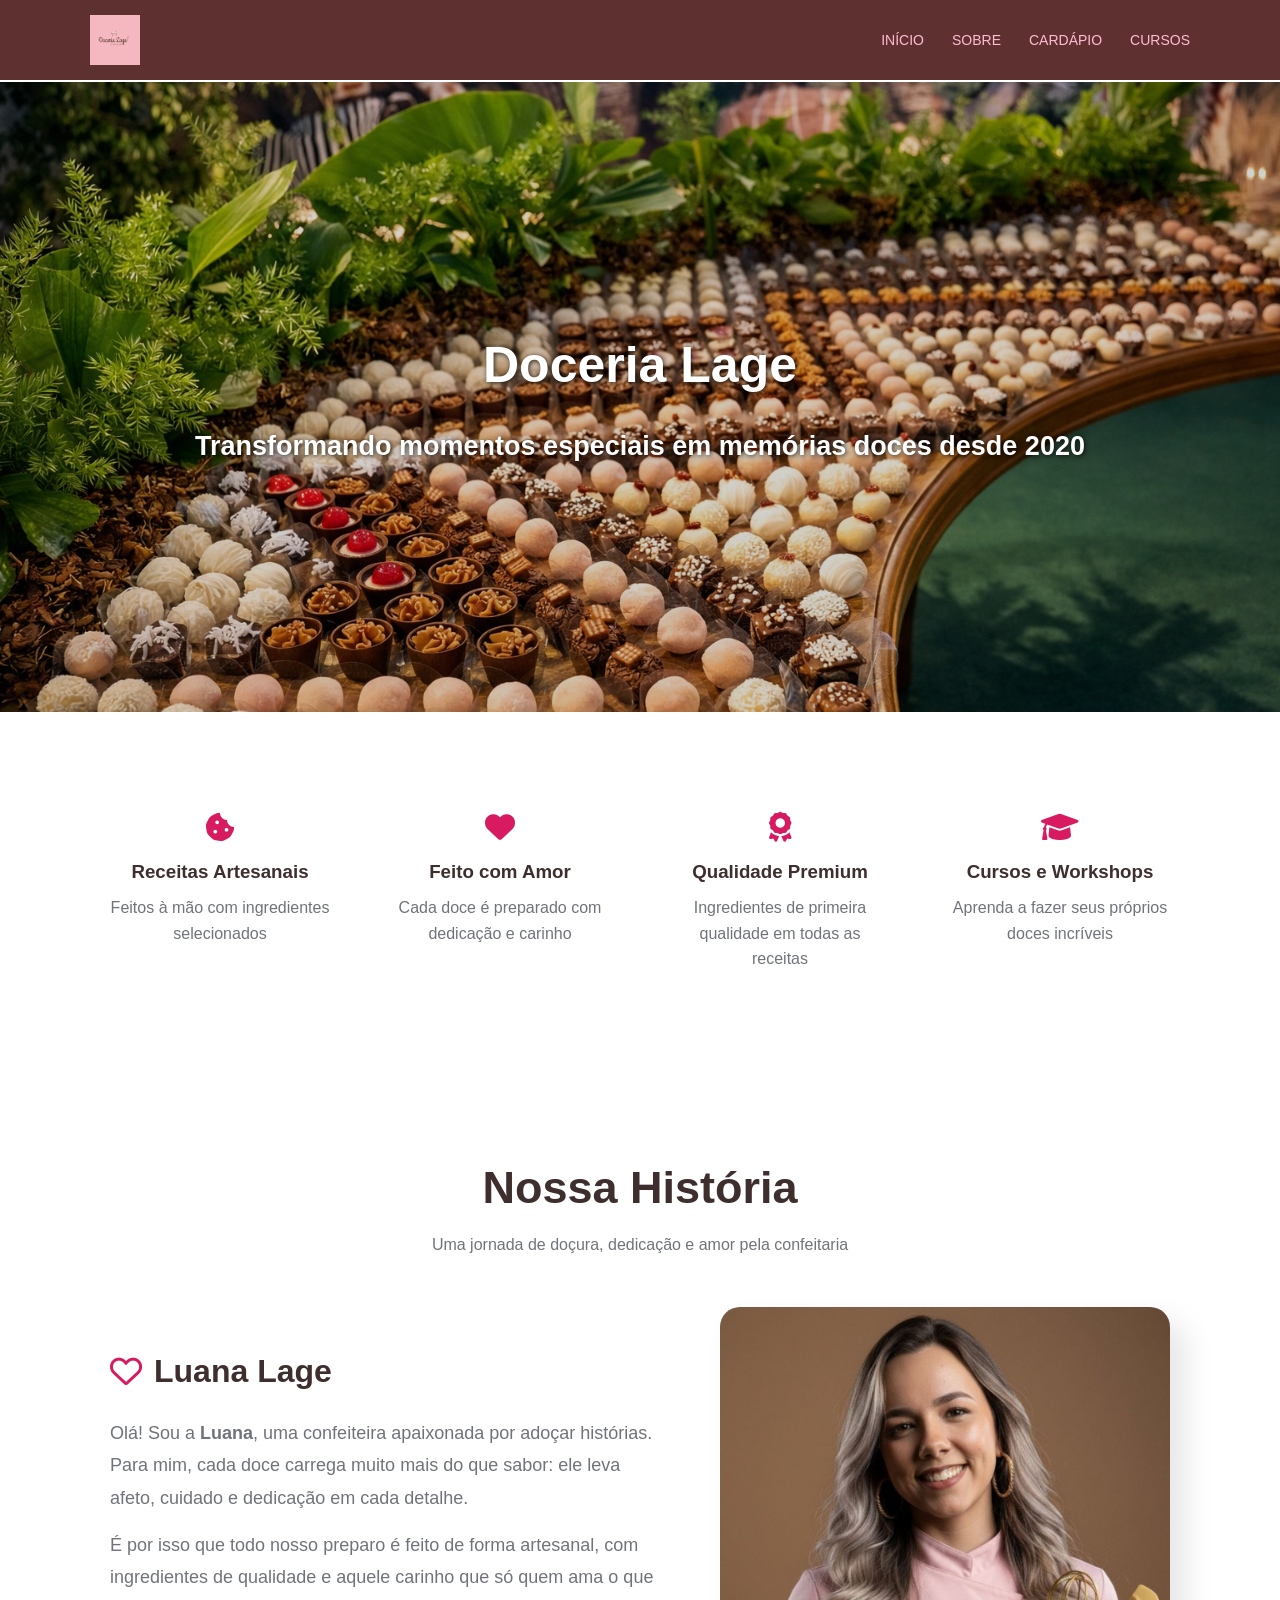
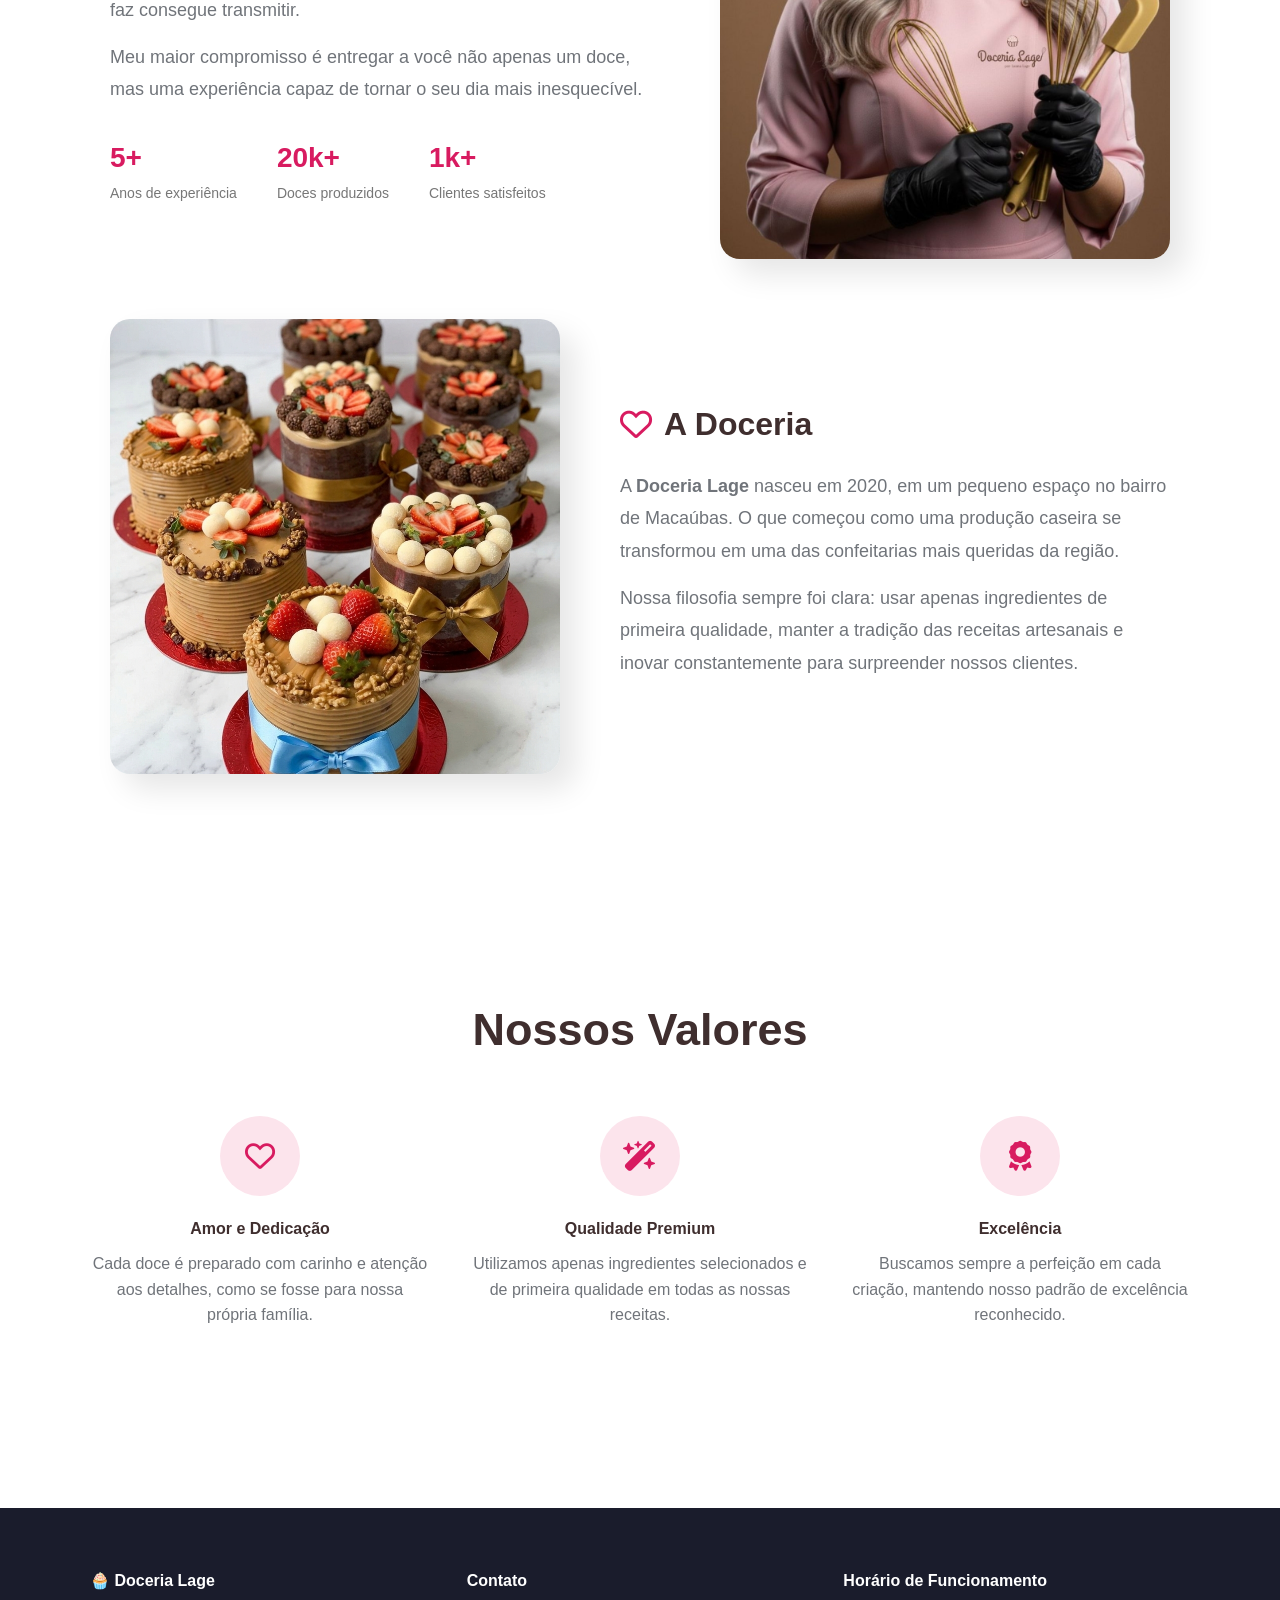
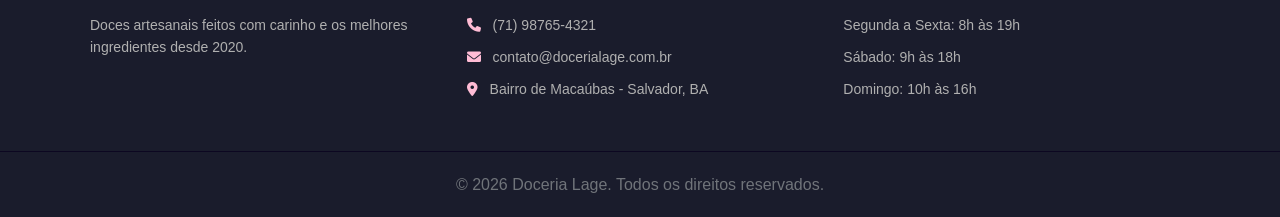
==== index.html @ 544ee273 "Versão limpa do projeto" ====
<!DOCTYPE html>
<html lang="pt-BR">
<head>
  <meta charset="UTF-8">
  <meta name="viewport" content="width=device-width, initial-scale=1.0">
  <title>Doceria Lage</title>

  <link rel="stylesheet" href="https://cdnjs.cloudflare.com/ajax/libs/font-awesome/6.0.0/css/all.min.css">
  <link rel="stylesheet" href="assets/css/styles.css">
</head>
<body id="topo">

  <header class="navbar-container">
    <nav class="container">
      <a href="#topo" class="logo-link">
        <img src="assets/img/logo.jpeg" alt="Logo da Doceria Lage" class="logo">
      </a>

      <ul class="navbar-items">
        <li><a href="#topo">Início</a></li>
        <li><a href="#historia">Sobre</a></li>
        <li><a href="#cardapio">Cardápio</a></li>
        <li><a href="#cursos">Cursos</a></li>
      </ul>
    </nav>
  </header>

  <main>
    <section class="main-banner">
      <div class="container">
        <h1>Doceria Lage</h1>
        <p>Transformando momentos especiais em memórias doces desde 2020</p>
      </div>
    </section>

    <section class="services-container" aria-label="Diferenciais da doceria">
      <div class="container">
        <ul class="services-list">
          <li>
            <i class="fa-solid fa-cookie-bite"></i>
            <h3>Receitas Artesanais</h3>
            <p>Feitos à mão com ingredientes selecionados</p>
          </li>
          <li>
            <i class="fa-solid fa-heart"></i>
            <h3>Feito com Amor</h3>
            <p>Cada doce é preparado com dedicação e carinho</p>
          </li>
          <li>
            <i class="fa-solid fa-award"></i>
            <h3>Qualidade Premium</h3>
            <p>Ingredientes de primeira qualidade em todas as receitas</p>
          </li>
          <li>
            <i class="fa-solid fa-graduation-cap"></i>
            <h3>Cursos e Workshops</h3>
            <p>Aprenda a fazer seus próprios doces incríveis</p>
          </li>
        </ul>
      </div>
    </section>

    <section id="historia" class="section">
      <div class="container">
        <div class="section-header">
          <h2>Nossa História</h2>
          <p>Uma jornada de doçura, dedicação e amor pela confeitaria</p>
        </div>

        <div class="texto-container">
          <div class="bloco-texto">
            <h3 class="nome-secao">
              <i class="fa-regular fa-heart icone-rosa"></i>
              Luana Lage
            </h3>

            <p>Olá! Sou a <strong>Luana</strong>, uma confeiteira apaixonada por adoçar histórias. Para mim, cada doce carrega muito mais do que sabor: ele leva afeto, cuidado e dedicação em cada detalhe.</p>

            <p>É por isso que todo nosso preparo é feito de forma artesanal, com ingredientes de qualidade e aquele carinho que só quem ama o que faz consegue transmitir.</p>

            <p>Meu maior compromisso é entregar a você não apenas um doce, mas uma experiência capaz de tornar o seu dia mais inesquecível.</p>

            <div class="estatisticas">
              <div class="estatistica-item">
                <span>5+</span>
                <p>Anos de experiência</p>
              </div>
              <div class="estatistica-item">
                <span>20k+</span>
                <p>Doces produzidos</p>
              </div>
              <div class="estatistica-item">
                <span>1k+</span>
                <p>Clientes satisfeitos</p>
              </div>
            </div>
          </div>

          <img src="assets/img/confeiteira.jpeg" alt="Luana Lage segurando utensílios de confeitaria" class="img-destaque">
        </div>

        <div class="texto-container reverso">
          <div class="bloco-texto">
            <h3 class="nome-secao">
              <i class="fa-regular fa-heart icone-rosa"></i>
              A Doceria
            </h3>

            <p>A <strong>Doceria Lage</strong> nasceu em 2020, em um pequeno espaço no bairro de Macaúbas. O que começou como uma produção caseira se transformou em uma das confeitarias mais queridas da região.</p>

            <p>Nossa filosofia sempre foi clara: usar apenas ingredientes de primeira qualidade, manter a tradição das receitas artesanais e inovar constantemente para surpreender nossos clientes.</p>
          </div>

          <img src="assets/img/produção-doceria-lage.png" alt="Produção de bolos artesanais da Doceria Lage" class="img-destaque">
        </div>
      </div>
    </section>

    <section id="valores" class="section">
      <div class="container">
        <div class="section-header">
          <h2>Nossos Valores</h2>
        </div>

        <div class="valores-grid">
          <div class="valor-item">
            <div class="icone-circulo">
              <i class="fa-regular fa-heart"></i>
            </div>
            <h4>Amor e Dedicação</h4>
            <p>Cada doce é preparado com carinho e atenção aos detalhes, como se fosse para nossa própria família.</p>
          </div>

          <div class="valor-item">
            <div class="icone-circulo">
              <i class="fa-solid fa-wand-magic-sparkles"></i>
            </div>
            <h4>Qualidade Premium</h4>
            <p>Utilizamos apenas ingredientes selecionados e de primeira qualidade em todas as nossas receitas.</p>
          </div>

          <div class="valor-item">
            <div class="icone-circulo">
              <i class="fa-solid fa-award"></i>
            </div>
            <h4>Excelência</h4>
            <p>Buscamos sempre a perfeição em cada criação, mantendo nosso padrão de excelência reconhecido.</p>
          </div>
        </div>
      </div>
    </section>
  </main>

  <footer class="rodape">
    <div class="container footer-container">
      <div class="footer-col">
        <h4>🧁 Doceria Lage</h4>
        <p>Doces artesanais feitos com carinho e os melhores ingredientes desde 2020.</p>
      </div>

      <div class="footer-col">
        <h4>Contato</h4>
        <address>
          <p><i class="fa-solid fa-phone"></i> (71) 98765-4321</p>
          <p><i class="fa-solid fa-envelope"></i> contato@docerialage.com.br</p>
          <p><i class="fa-solid fa-location-dot"></i> Bairro de Macaúbas - Salvador, BA</p>
        </address>
      </div>

      <div class="footer-col">
        <h4>Horário de Funcionamento</h4>
        <p>Segunda a Sexta: 8h às 19h</p>
        <p>Sábado: 9h às 18h</p>
        <p>Domingo: 10h às 16h</p>
      </div>
    </div>

    <div class="footer-bottom">
      <p>&copy; 2026 Doceria Lage. Todos os direitos reservados.</p>
    </div>
  </footer>

</body>
</html>
---- assets/css/styles.css ----
/* =========================================================
   RESET E CONFIGURAÇÕES GERAIS
========================================================= */
* {
  margin: 0;
  padding: 0;
  box-sizing: border-box;
}

:root {
  --rosa-principal: #d81b60;
  --rosa-claro: #ffbcd5;
  --rosa-suave: #fce4ec;
  --marrom-principal: #5e3030;
  --titulo: #3f2e2e;
  --texto: #70747a;
  --branco: #ffffff;
  --escuro-rodape: #1a1c2c;
  --borda-rodape: #0c0721;
  --sombra: 15px 15px 30px rgba(0, 0, 0, 0.1);
}

html {
  scroll-behavior: smooth;
}

body {
  font-family: "Segoe UI", Roboto, Helvetica, Arial, sans-serif;
  line-height: 1.6;
  background-color: var(--branco);
}

img {
  display: block;
  max-width: 100%;
}

h1,
h2,
h3,
h4 {
  color: var(--titulo);
}

p {
  color: var(--texto);
}

a {
  text-decoration: none;
}

ul {
  list-style: none;
}

/* =========================================================
   CLASSES UTILITÁRIAS
========================================================= */
.container {
  width: min(1100px, 90%);
  margin: 0 auto;
}

.section {
  padding: 80px 0;
}

.section-header {
  text-align: center;
  margin-bottom: 50px;
}

.section-header h2 {
  font-size: 45px;
  margin-bottom: 8px;
}

/* =========================================================
   HEADER / NAVBAR
========================================================= */
.navbar-container {
  width: 100%;
  min-height: 80px;
  background-color: var(--marrom-principal);
  border-bottom: 2px solid var(--branco);
}

.navbar-container nav {
  display: flex;
  align-items: center;
  justify-content: space-between;
  gap: 20px;
  min-height: 80px;
}

.logo {
  width: 50px;
}

.navbar-items {
  display: flex;
  align-items: center;
  gap: 28px;
  flex-wrap: wrap;
}

.navbar-items a {
  font-size: 14px;
  color: var(--rosa-claro);
  text-transform: uppercase;
  transition: color 0.3s ease;
}

.navbar-items a:hover {
  color: var(--rosa-principal);
}

/* =========================================================
   BANNER
========================================================= */
.main-banner {
  min-height: 70vh;
  display: flex;
  align-items: center;
  justify-content: center;
  text-align: center;
  padding: 60px 0;
  background-image: url("../img/mainbanner.png");
  background-size: cover;
  background-position: center;
}

.main-banner h1,
.main-banner p {
  color: var(--branco);
  font-weight: bold;
  text-shadow: 1px 1px 5px rgba(0, 0, 0, 0.8);
}

.main-banner h1 {
  font-size: 50px;
  margin-bottom: 20px;
}

.main-banner p {
  font-size: 27px;
}

/* =========================================================
   SERVIÇOS
========================================================= */
.services-container {
  padding: 80px 0;
}

.services-list {
  display: flex;
  gap: 20px;
}

.services-list li {
  flex: 1;
  text-align: center;
  padding: 20px;
}

.services-list i {
  font-size: 30px;
  margin-bottom: 15px;
  color: var(--rosa-principal);
}

.services-list h3 {
  margin-bottom: 8px;
}

/* =========================================================
   HISTÓRIA
========================================================= */
.texto-container {
  display: flex;
  align-items: center;
  justify-content: center;
  gap: 60px;
  margin-bottom: 60px;
}

.texto-container.reverso {
  flex-direction: row-reverse;
}

.bloco-texto {
  flex: 1;
  min-width: 300px;
  max-width: 550px;
}

.nome-secao {
  font-size: 32px;
  font-weight: bold;
  display: flex;
  align-items: center;
  gap: 12px;
  margin-bottom: 20px;
}

.icone-rosa {
  color: var(--rosa-principal);
  font-size: 32px;
}

.bloco-texto p {
  margin-bottom: 15px;
  font-size: 18px;
  line-height: 1.8;
}

.estatisticas {
  display: flex;
  gap: 40px;
  margin-top: 30px;
  flex-wrap: wrap;
}

.estatistica-item span {
  display: block;
  font-size: 28px;
  font-weight: bold;
  color: var(--rosa-principal);
}

.estatistica-item p {
  font-size: 14px;
  color: #777;
}

.img-destaque {
  width: 100%;
  max-width: 450px;
  border-radius: 20px;
  box-shadow: var(--sombra);
}

/* =========================================================
   VALORES
========================================================= */
.valores-grid {
  display: flex;
  justify-content: center;
  gap: 40px;
  flex-wrap: wrap;
}

.valor-item {
  flex: 1 1 280px;
  text-align: center;
}

.icone-circulo {
  width: 80px;
  height: 80px;
  margin: 0 auto 20px;
  border-radius: 50%;
  display: flex;
  align-items: center;
  justify-content: center;
  background-color: var(--rosa-suave);
  color: var(--rosa-principal);
}

.icone-circulo i {
  font-size: 30px;
}

.valor-item h4 {
  margin-bottom: 10px;
}

/* =========================================================
   RODAPÉ
========================================================= */
.rodape {
  margin-top: 100px;
  padding: 60px 0 20px;
  background-color: var(--escuro-rodape);
  color: var(--branco);
}

.footer-container {
  display: flex;
  justify-content: space-between;
  gap: 30px;
  flex-wrap: wrap;
}

.footer-col {
  flex: 1 1 250px;
}

.footer-col h4 {
  margin-bottom: 20px;
  color: var(--branco);
}

.footer-col p,
.footer-col address p {
  font-size: 14px;
  color: #b0b0b0;
  margin-bottom: 10px;
}

.footer-col i {
  color: var(--rosa-claro);
  margin-right: 8px;
}

.footer-col address {
  font-style: normal;
}

.footer-bottom {
  text-align: center;
  border-top: 1px solid var(--borda-rodape);
  margin-top: 40px;
  padding-top: 20px;
  color: #777;
}

/* =========================================================
   RESPONSIVIDADE
========================================================= */
@media (max-width: 768px) {
  .navbar-container nav {
    flex-direction: column;
    justify-content: center;
    padding: 15px 0;
  }

  .navbar-items {
    justify-content: center;
    gap: 16px;
  }

  .main-banner {
    min-height: 55vh;
    padding: 80px 0;
  }

  .main-banner h1 {
    font-size: 32px;
  }

  .main-banner p {
    font-size: 18px;
  }

  .section {
    padding: 60px 0;
  }

  .section-header h2 {
    font-size: 32px;
  }

  .services-list {
    flex-direction: column;
  }

  .texto-container,
  .texto-container.reverso {
    flex-direction: column;
    text-align: center;
  }

  .nome-secao,
  .estatisticas {
    justify-content: center;
  }

  .estatisticas {
    gap: 20px;
  }

  .valores-grid {
    gap: 30px;
  }

  .footer-container {
    text-align: center;
  }
}
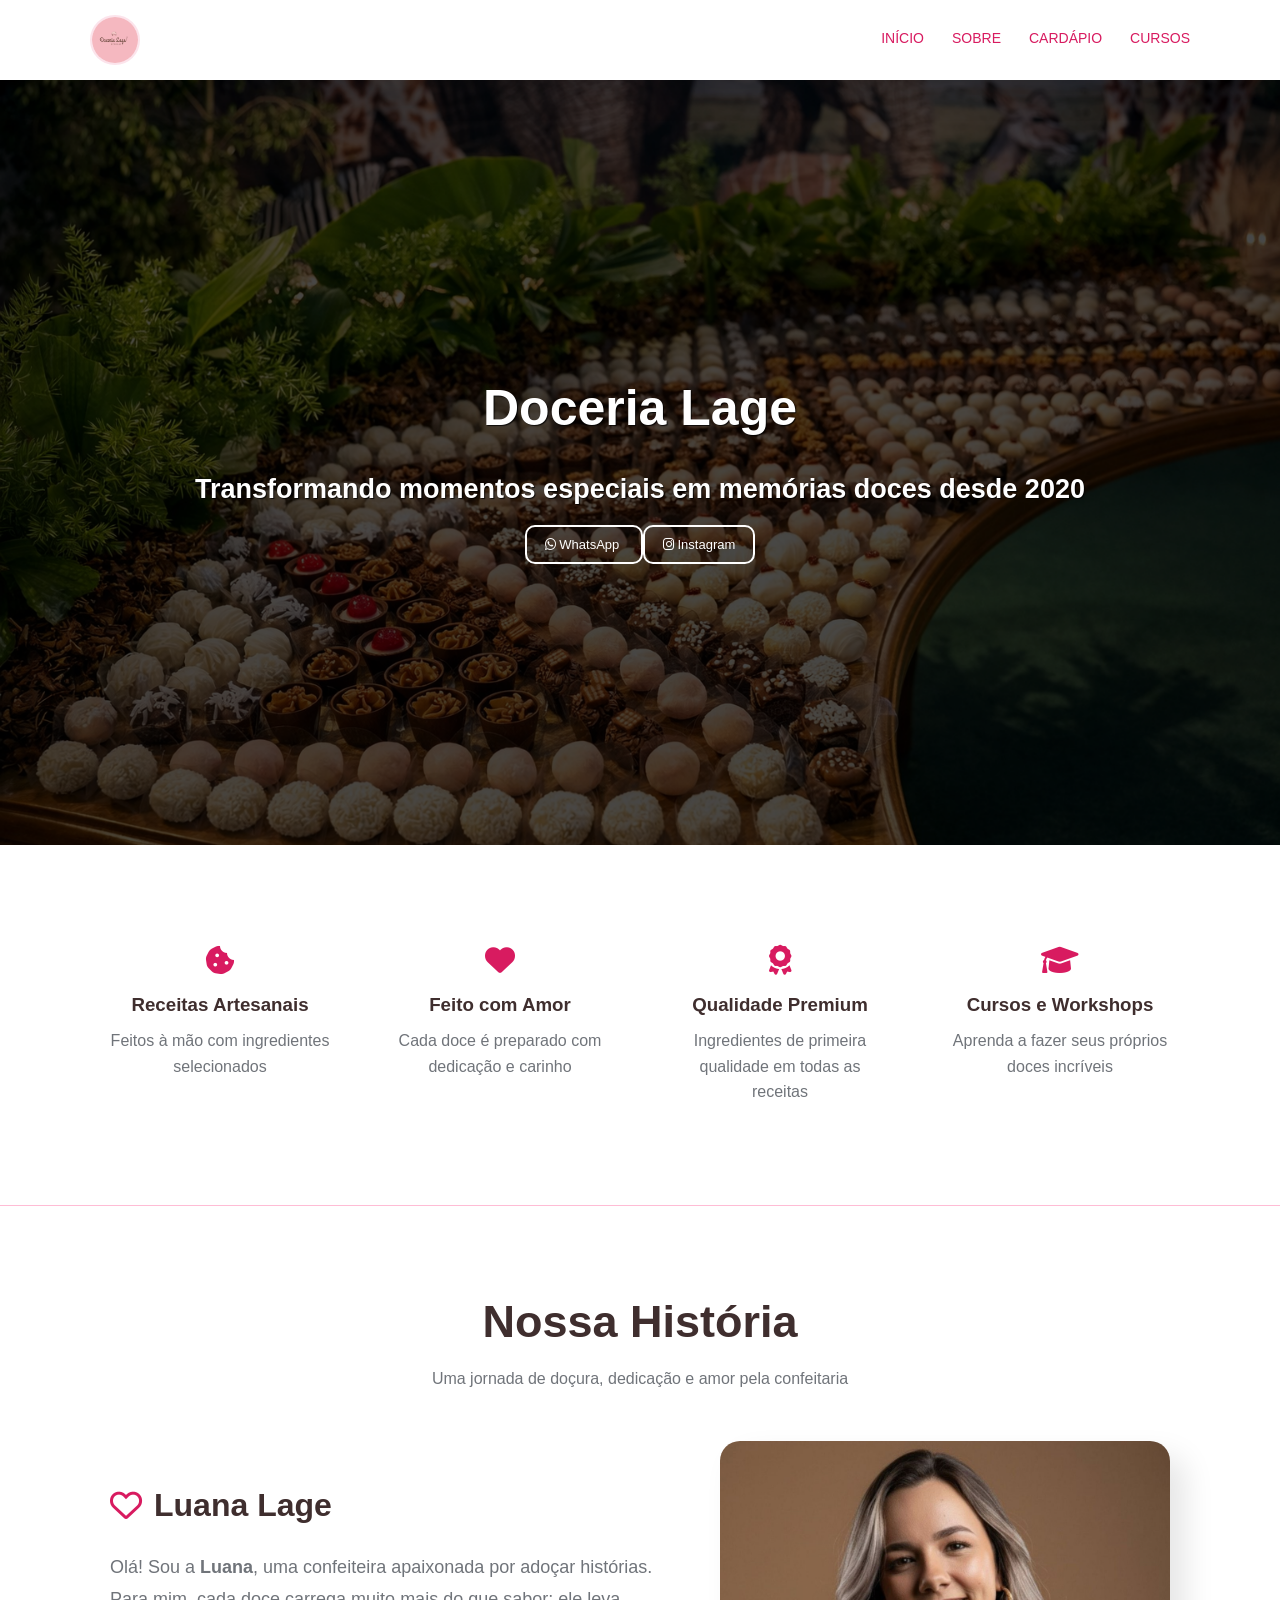
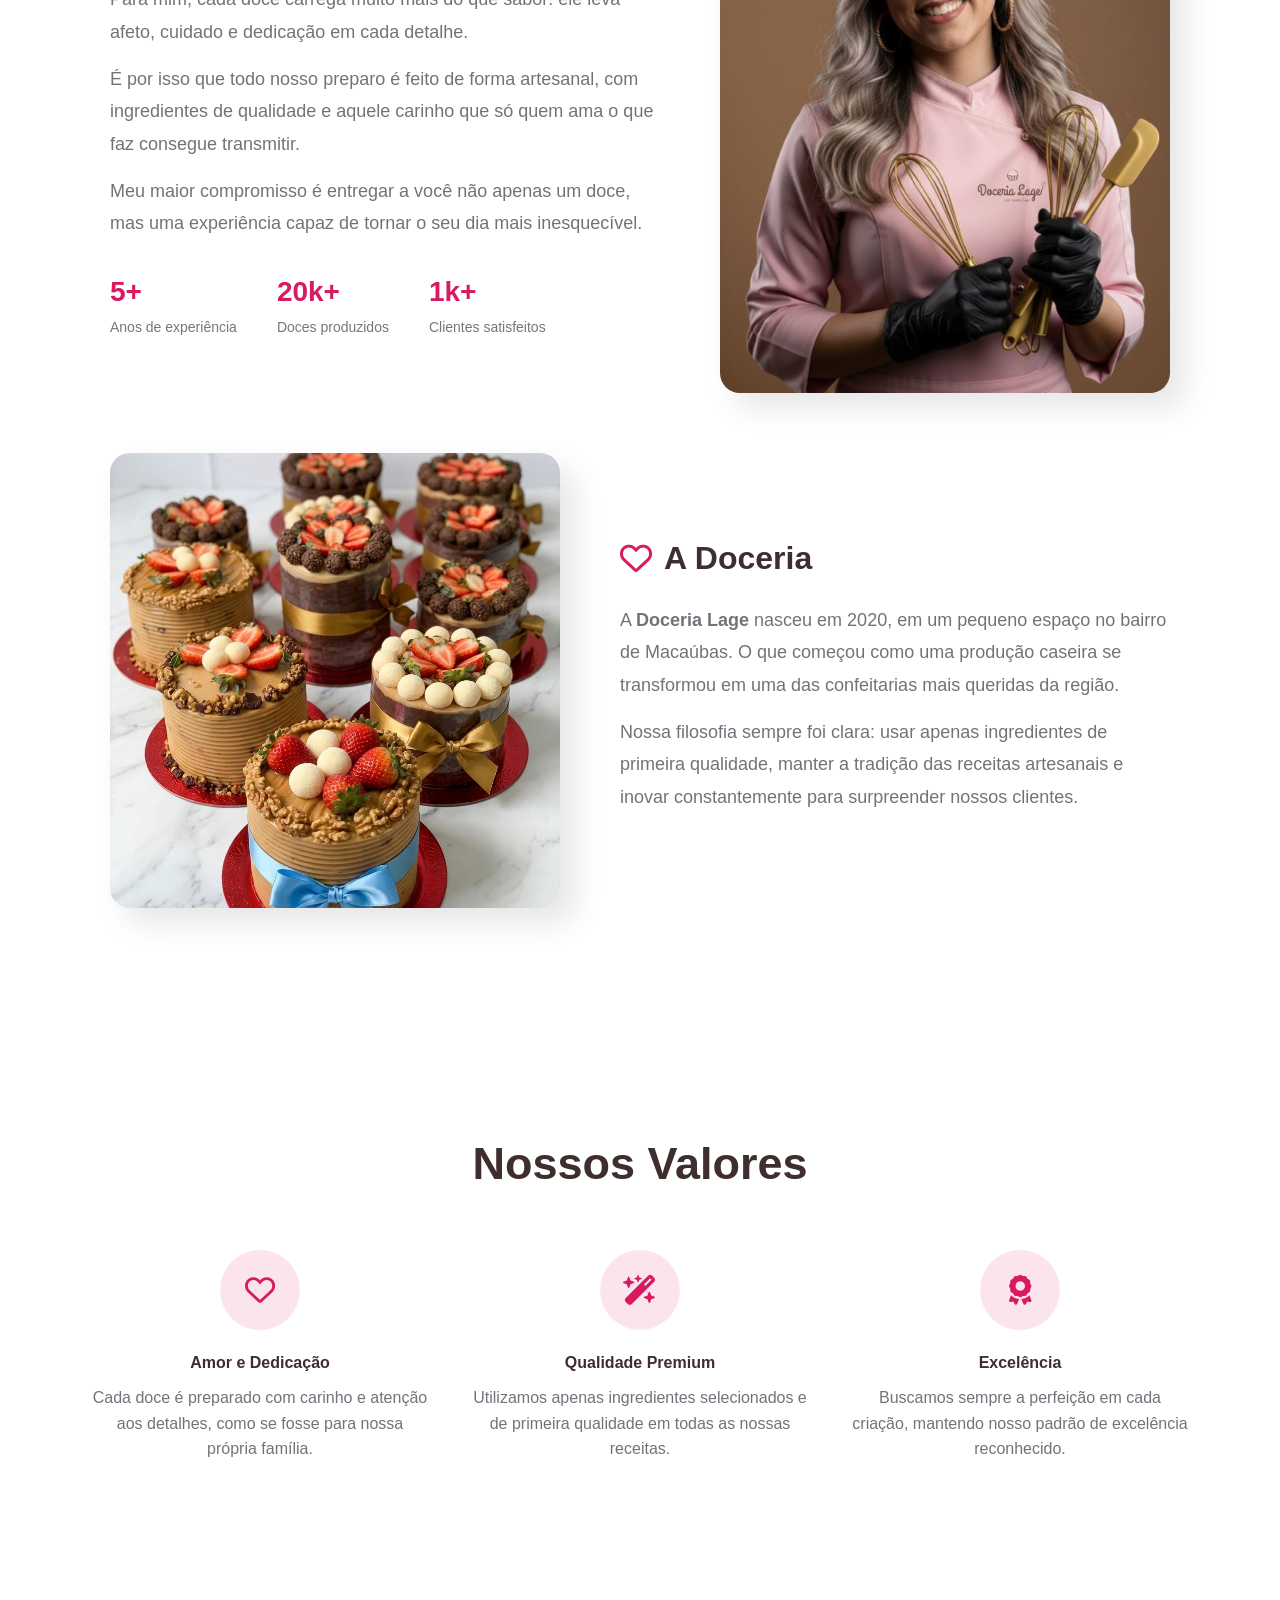
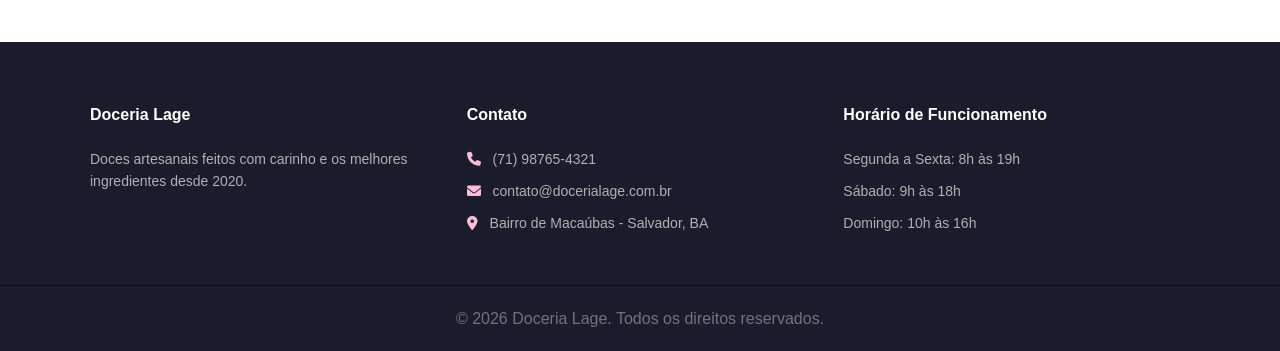
==== commit 323c9ea9: "Adição da página de cardápio, imagens e melhorias no layout" ====
--- a/index.html
+++ b/index.html
@@ -10,16 +10,27 @@
 </head>
 <body id="topo">
 
+  <script>
+  function toggleMenu() {
+    const menu = document.querySelector(".navbar-items");
+    menu.classList.toggle("active");
+  }
+  </script>
+
   <header class="navbar-container">
     <nav class="container">
       <a href="#topo" class="logo-link">
         <img src="assets/img/logo.jpeg" alt="Logo da Doceria Lage" class="logo">
       </a>
 
+      <button class="menu-toggle" onclick="toggleMenu()">
+      ☰
+      </button>
+
       <ul class="navbar-items">
-        <li><a href="#topo">Início</a></li>
+        <li><a href="index.html">Início</a></li>
         <li><a href="#historia">Sobre</a></li>
-        <li><a href="#cardapio">Cardápio</a></li>
+        <li><a href="cardapio.html">Cardápio</a></li>
         <li><a href="#cursos">Cursos</a></li>
       </ul>
     </nav>
@@ -30,6 +41,16 @@
       <div class="container">
         <h1>Doceria Lage</h1>
         <p>Transformando momentos especiais em memórias doces desde 2020</p>
+
+        <div class="banner-buttons">
+          <a href="https://wa.me/5571998765432" target="_blank" class="btn whatsapp">
+          <i class="fab fa-whatsapp"></i> WhatsApp
+          </a>
+
+          <a href="https://instagram.com/doceria_lage" target="_blank" class="btn instagram">
+          <i class="fab fa-instagram"></i> Instagram
+          </a>
+        </div>
       </div>
     </section>
 
@@ -154,7 +175,7 @@
   <footer class="rodape">
     <div class="container footer-container">
       <div class="footer-col">
-        <h4>🧁 Doceria Lage</h4>
+        <h4>Doceria Lage</h4>
         <p>Doces artesanais feitos com carinho e os melhores ingredientes desde 2020.</p>
       </div>
 
@@ -179,6 +200,5 @@
       <p>&copy; 2026 Doceria Lage. Todos os direitos reservados.</p>
     </div>
   </footer>
-
 </body>
 </html>
--- a/assets/css/styles.css
+++ b/assets/css/styles.css
@@ -11,7 +11,7 @@
   --rosa-principal: #d81b60;
   --rosa-claro: #ffbcd5;
   --rosa-suave: #fce4ec;
-  --marrom-principal: #5e3030;
+  --marrom-principal: #432626;
   --titulo: #3f2e2e;
   --texto: #70747a;
   --branco: #ffffff;
@@ -28,6 +28,7 @@
   font-family: "Segoe UI", Roboto, Helvetica, Arial, sans-serif;
   line-height: 1.6;
   background-color: var(--branco);
+  padding-top: 80px;
 }
 
 img {
@@ -64,6 +65,7 @@
 
 .section {
   padding: 80px 0;
+  position: relative;
 }
 
 .section-header {
@@ -82,8 +84,13 @@
 .navbar-container {
   width: 100%;
   min-height: 80px;
-  background-color: var(--marrom-principal);
-  border-bottom: 2px solid var(--branco);
+  background-color: var(--branco);
+  box-shadow: var(--sombra);
+  position: fixed;
+  top: 0;
+  left: 0;
+  z-index: 1000;
+  transition: all 0.3s ease;
 }
 
 .navbar-container nav {
@@ -96,6 +103,8 @@
 
 .logo {
   width: 50px;
+  border-radius: 50%;
+  border: 2px solid var(--rosa-suave);
 }
 
 .navbar-items {
@@ -106,21 +115,35 @@
 }
 
 .navbar-items a {
+  position: relative;
+  display: inline-block;
   font-size: 14px;
-  color: var(--rosa-claro);
+  color: var(--rosa-principal);
   text-transform: uppercase;
+  padding-bottom: 5px;
   transition: color 0.3s ease;
 }
 
-.navbar-items a:hover {
-  color: var(--rosa-principal);
+.navbar-items a::after {
+  content: "";
+  position: absolute;
+  left: 0;
+  bottom: 0;
+  width: 0%;
+  height: 2px;
+  background-color: var(--rosa-principal);
+  transition: width 0.3s ease;
+}
+
+.navbar-items a:hover::after {
+  width: 100%;
 }
 
 /* =========================================================
    BANNER
 ========================================================= */
 .main-banner {
-  min-height: 70vh;
+  min-height: 85vh;
   display: flex;
   align-items: center;
   justify-content: center;
@@ -135,7 +158,7 @@
 .main-banner p {
   color: var(--branco);
   font-weight: bold;
-  text-shadow: 1px 1px 5px rgba(0, 0, 0, 0.8);
+  text-shadow: 1px 1px 1px rgba(0, 0, 0, 0.8);
 }
 
 .main-banner h1 {
@@ -145,6 +168,7 @@
 
 .main-banner p {
   font-size: 27px;
+  margin-bottom: 20px;
 }
 
 /* =========================================================
@@ -152,6 +176,7 @@
 ========================================================= */
 .services-container {
   padding: 80px 0;
+  border-bottom: var(--rosa-claro) solid 1px;
 }
 
 .services-list {
@@ -240,6 +265,11 @@
   max-width: 450px;
   border-radius: 20px;
   box-shadow: var(--sombra);
+}
+
+.img-destaque:hover {
+  transform: translateY(-6px);
+  transition: transform 0.3s ease;
 }
 
 /* =========================================================
@@ -389,4 +419,243 @@
   .footer-container {
     text-align: center;
   }
+}
+
+/* =========================================================
+   PÁGINA CARDÁPIO
+========================================================= */
+
+.pagina-cardapio {
+  background-color: #fffafc;
+}
+
+.cardapio-filtros {
+  display: flex;
+  justify-content: center;
+  gap: 14px;
+  flex-wrap: wrap;
+  margin-bottom: 50px;
+}
+
+.filtro-tag {
+  display: inline-block;
+  padding: 10px 18px;
+  border-radius: 999px;
+  background-color: var(--rosa-suave);
+  color: var(--marrom-principal);
+  font-size: 14px;
+  font-weight: 600;
+}
+
+.cardapio-grid {
+  display: grid;
+  grid-template-columns: repeat(3, minmax(0, 1fr));
+  gap: 20px;
+}
+
+.cardapio-item {
+  position: relative;
+  overflow: hidden;
+  border-radius: 20px;
+  background-color: var(--branco);
+  box-shadow: var(--sombra);
+  transition: transform 0.3s ease, box-shadow 0.3s ease;
+}
+
+.cardapio-item:hover {
+  transform: translateY(-6px);
+  box-shadow: 0 20px 35px rgba(0, 0, 0, 0.12);
+}
+
+.cardapio-item img {
+  width: 100%;
+  height: 300px; 
+  object-fit: cover;
+}
+
+.item-info {
+  padding: 15px; 
+}
+
+.item-info span {
+  display: inline-block;
+  font-size: 12px;
+  font-weight: 700;
+  text-transform: uppercase;
+  color: var(--rosa-principal);
+  margin-bottom: 5px;
+  letter-spacing: 1px;
+}
+
+.item-info h3 {
+  font-size: 18px;
+}
+
+.item-info p {
+  font-size: 14px;
+  margin-bottom: 16px;
+}
+
+.item-link {
+  display: inline-block;
+  color: var(--rosa-principal);
+  font-weight: 700;
+  border-top: 1px solid #f0f0f0;
+  padding-top: 10px;
+  width: 100%;
+}
+
+
+
+@media (max-width: 900px) {
+  .cardapio-grid {
+    grid-template-columns: repeat(2, 1fr);
+  }
+}
+
+@media (max-width: 600px) {
+  .cardapio-grid {
+    grid-template-columns: 1fr;
+  }
+
+  .cardapio-item img {
+    height: 260px;
+  }
+}
+
+/* CTA - ENCOMENDAS */
+
+.cta-container {
+  padding: 60px 0;
+  margin-top: 60px;
+  display: flex;
+  justify-content: center;
+}
+
+.cta-box {
+  background-color: #f5e9ee;
+  padding: 40px 30px;
+  border-radius: 20px;
+  text-align: center;
+  max-width: 800px;
+  width: 90%;
+}
+
+.cta-box h2 {
+  font-size: 28px;
+  margin-bottom: 15px;
+}
+
+.cta-box p {
+  font-size: 16px;
+  margin-bottom: 25px;
+}
+
+.cta-buttons {
+  display: flex;
+  justify-content: center;
+  gap: 20px;
+  flex-wrap: wrap;
+}
+
+/* BOTÕES */
+
+.btn {
+  background: transparent;
+  border: 2px solid var(--branco);
+  color: var(--branco);
+  padding: 10px 18px;
+  font-size: 13px;
+  border-radius: 8px;
+  box-shadow: none;
+}
+
+/* WhatsApp */
+.btn.whatsapp {
+  background-color: #25D366;
+}
+
+.btn.whatsapp:hover {
+  background-color: #1ebe5d;
+}
+
+/* Instagram */
+.btn.instagram {
+  background: linear-gradient(45deg, #f58529, #dd2a7b, #8134af);
+}
+
+.btn.instagram:hover {
+  opacity: 0.9;
+}
+
+/* BOTÃO TRANSPARENTE NO BANNER */
+.banner-buttons .btn {
+  background: transparent;
+  border: 2px solid var(--branco);
+  color: var(--branco);
+  padding: 10px 18px;
+  font-size: 13px;
+  border-radius: 10px;
+  box-shadow: none;
+}
+
+/* HOVER */
+.banner-buttons .btn:hover {
+  background: var(--branco);
+  color: var(--rosa-principal);
+}
+
+/* BOTÃO HAMBÚRGUER */
+.menu-toggle {
+  display: none;
+  font-size: 28px;
+  background: none;
+  border: none;
+  color: var(--rosa-principal);
+  cursor: pointer;
+}
+
+/* MOBILE / TABLET */
+@media (max-width: 768px) {
+  body {
+    padding-top: 70px; /* barra mais fina */
+  }
+
+  .navbar-container {
+    min-height: 70px;
+  }
+
+  .navbar-container nav {
+    flex-direction: row;
+    justify-content: space-between;
+    align-items: center;
+    padding: 0 10px;
+  }
+
+  .logo {
+    width: 45px;
+  }
+
+  .menu-toggle {
+    display: block;
+  }
+
+  .navbar-items {
+    position: absolute;
+    top: 70px;
+    right: 0;
+    background-color: var(--branco);
+    width: 200px;
+    flex-direction: column;
+    align-items: flex-start;
+    padding: 20px;
+    gap: 15px;
+    box-shadow: var(--sombra);
+
+    display: none; /* escondido por padrão */
+  }
+
+  .navbar-items.active {
+    display: flex;
+  }
 }
